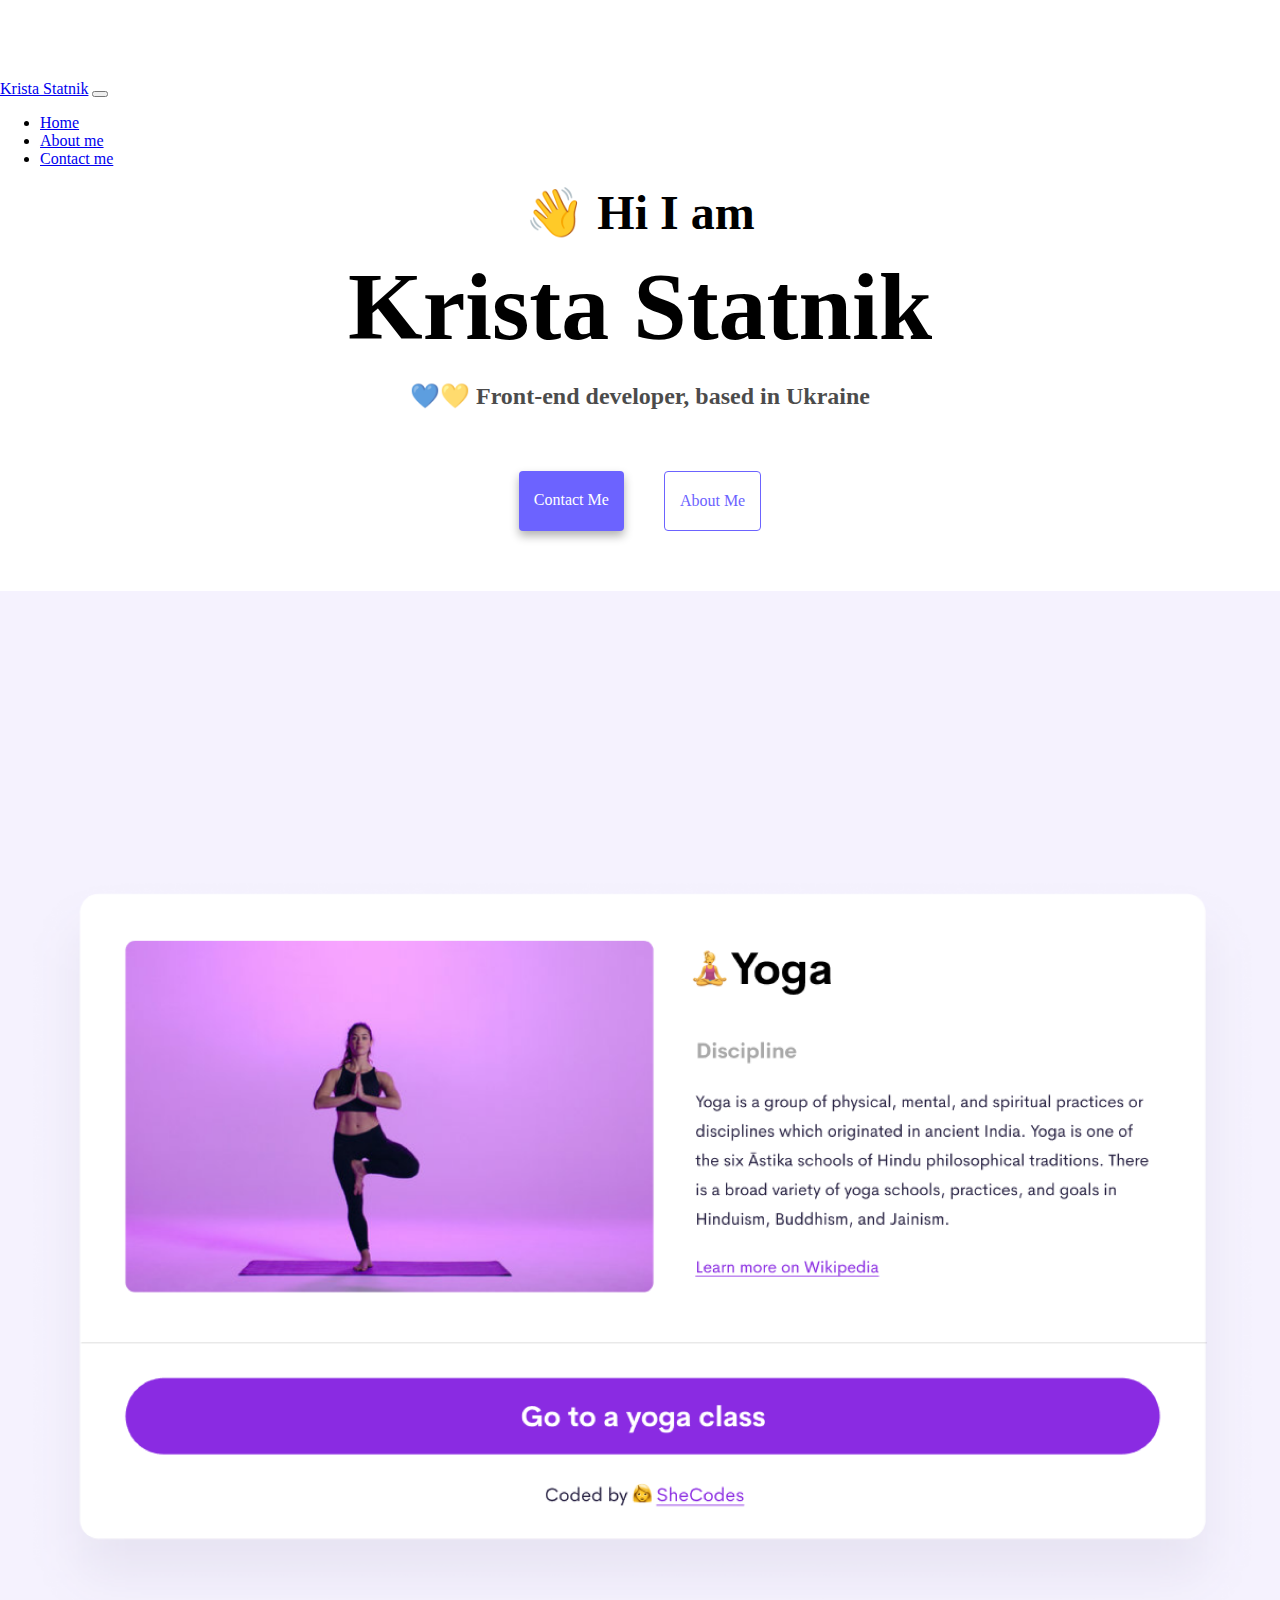
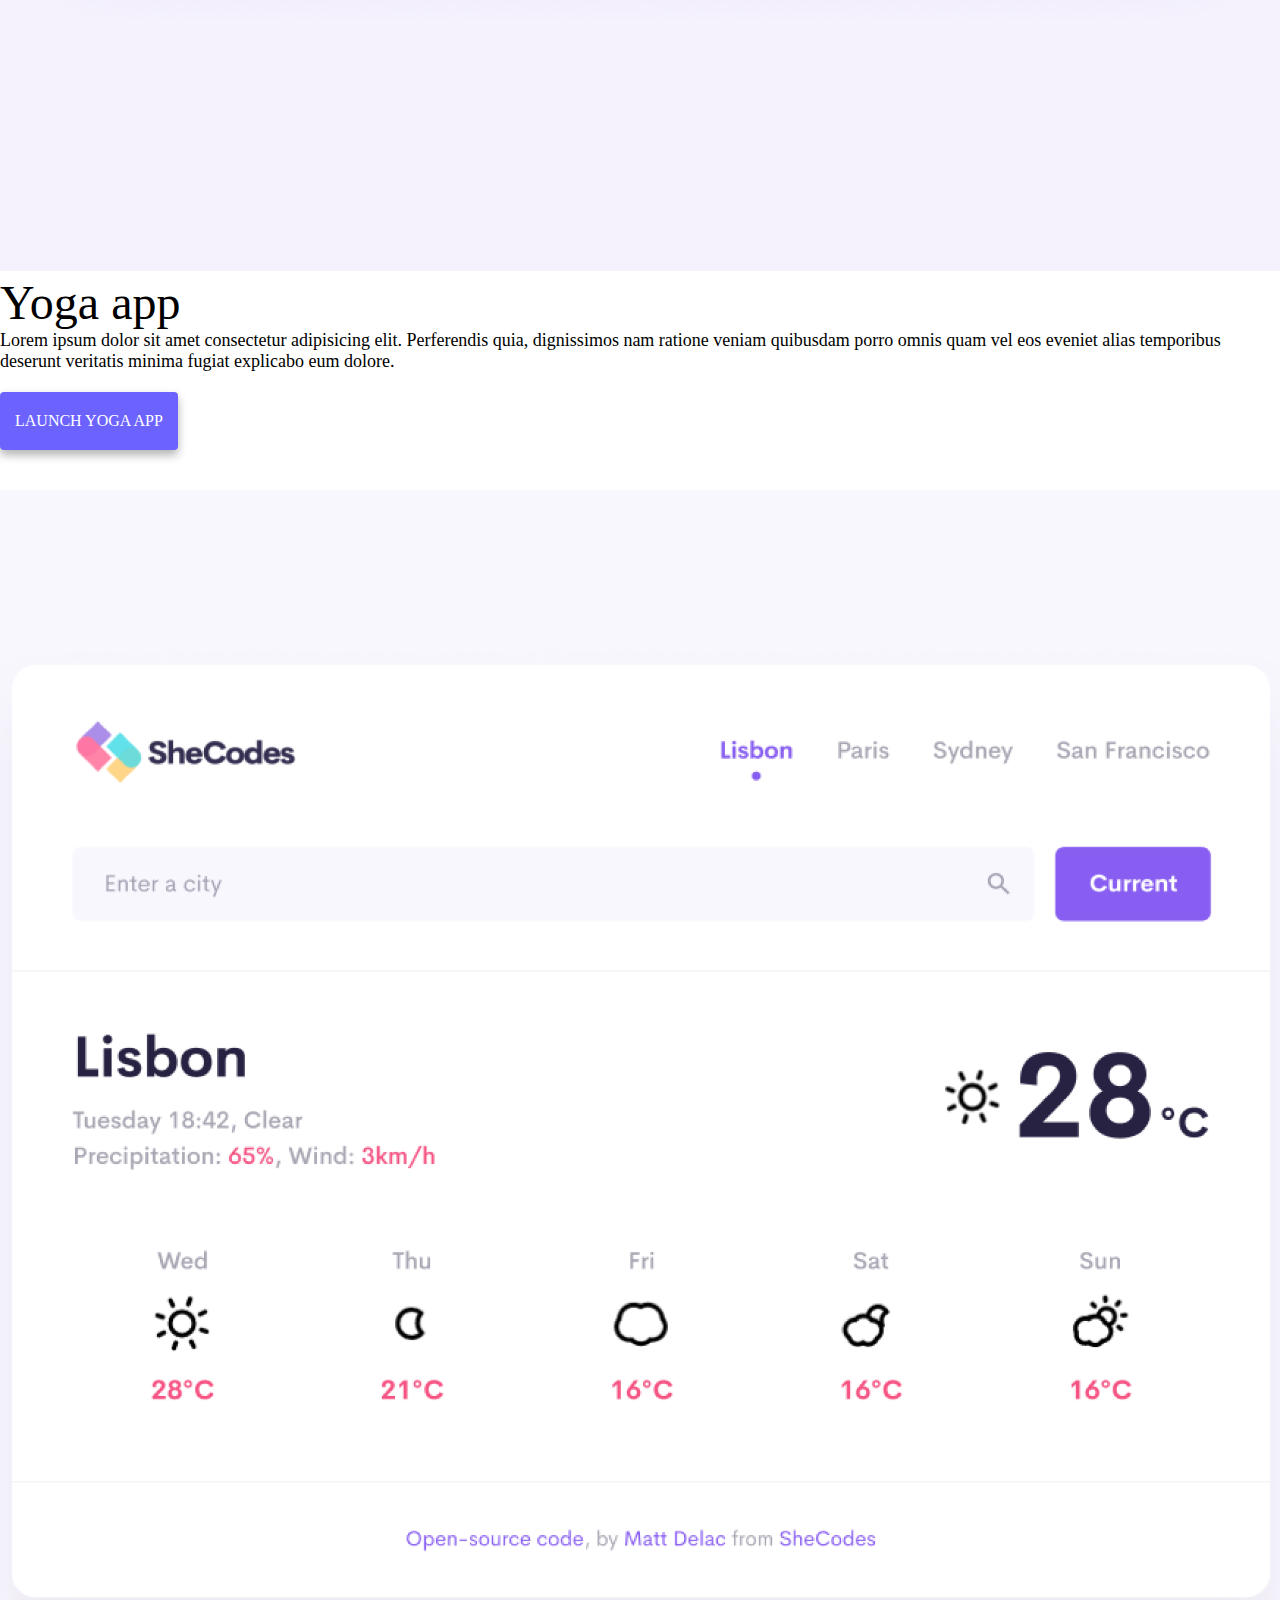
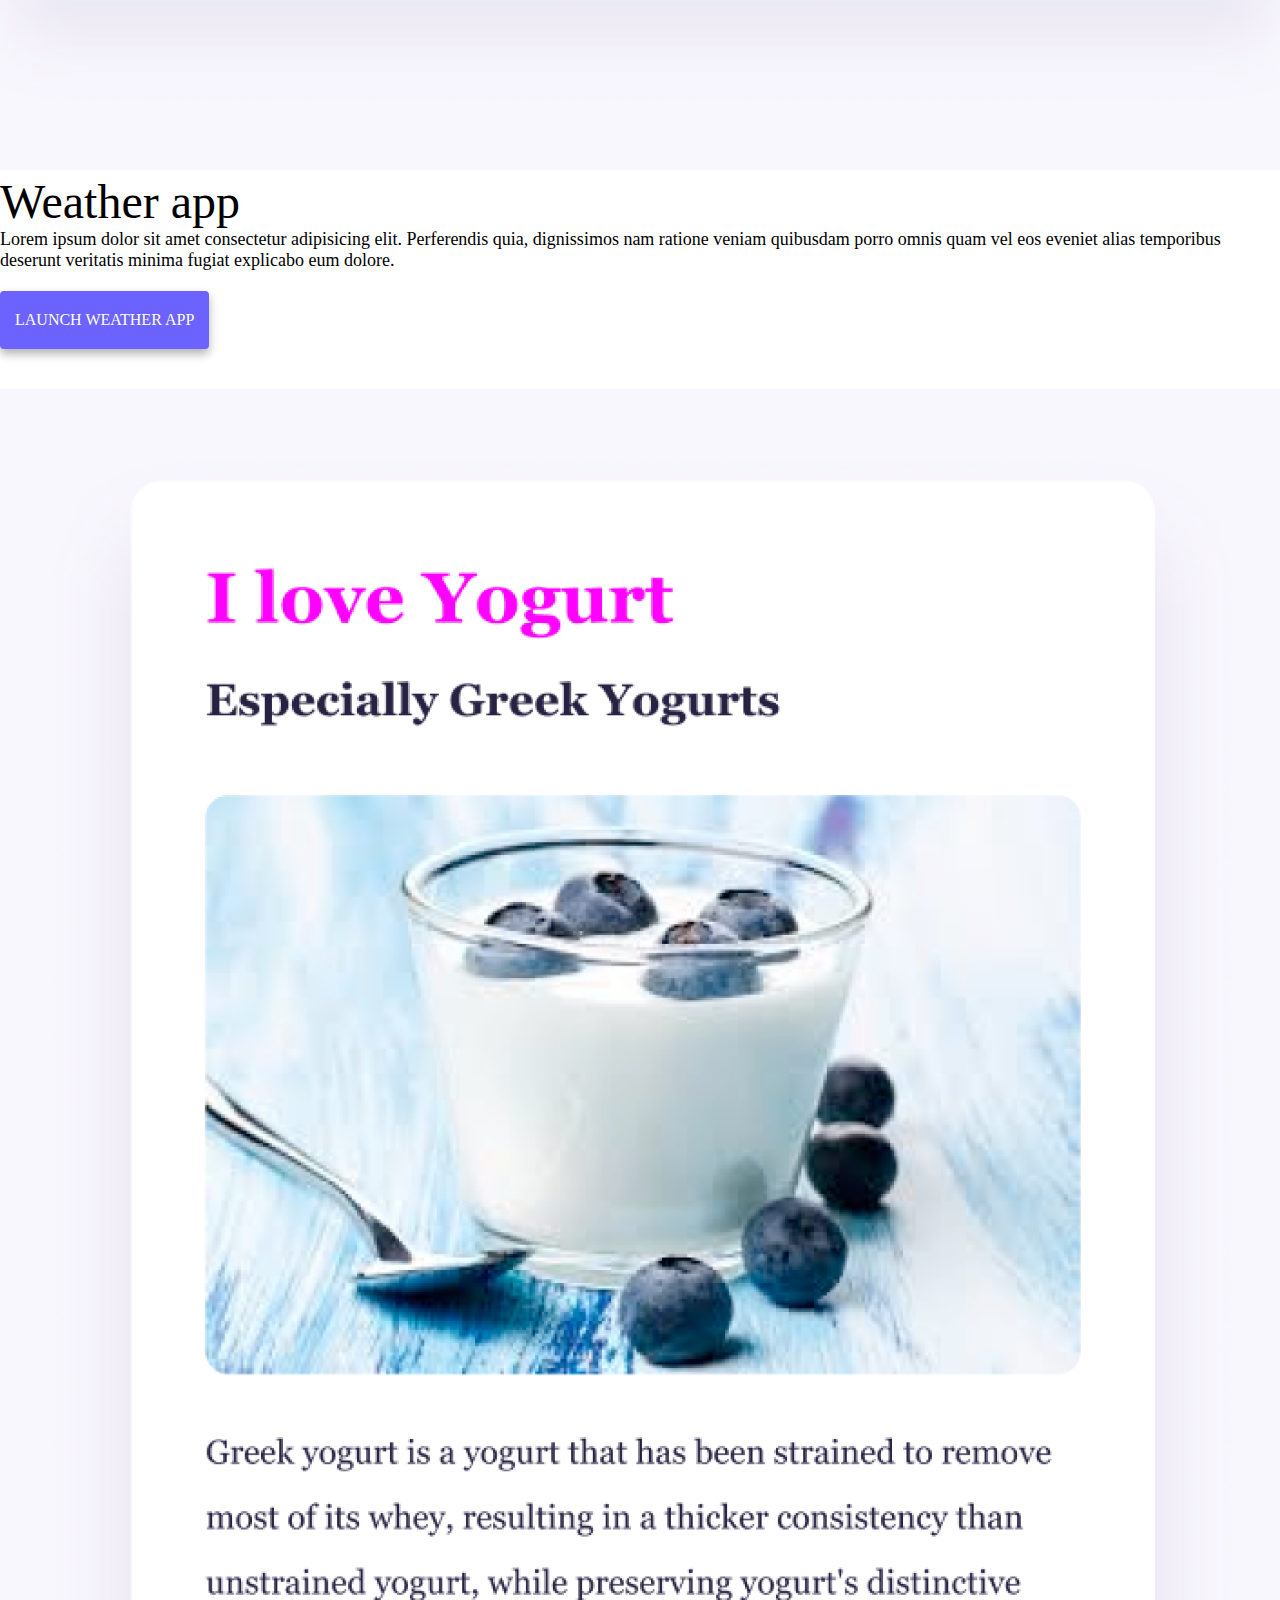
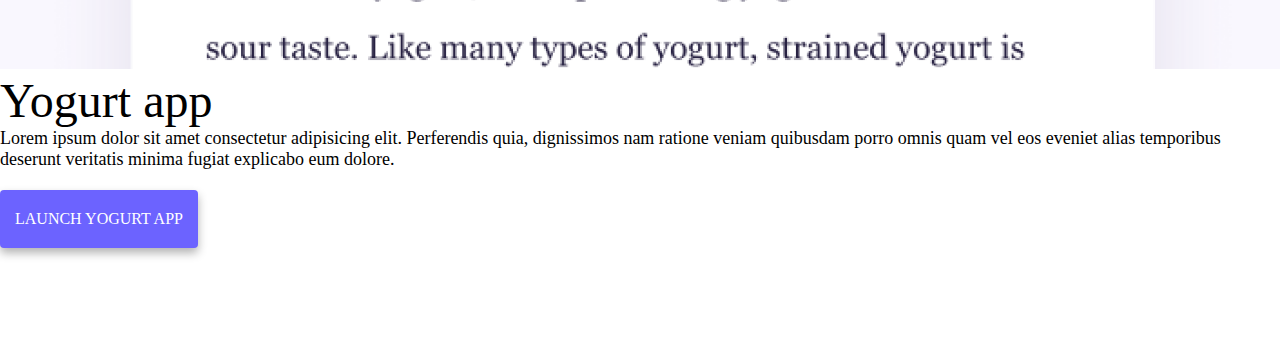
==== index.html @ 4032b3a6 "transfer of essential project" ====
<!DOCTYPE html>
<html lang="en">
  <head>
    <meta charset="UTF-8" />
    <meta http-equiv="X-UA-Compatible" content="IE=edge" />
    <meta name="viewport" content="width=device-width, initial-scale=1.0" />
    <title>Krista Statnik</title>
    <link
      href="https://cdn.jsdelivr.net/npm/bootstrap@5.2.0-beta1/dist/css/bootstrap.min.css"
      rel="stylesheet"
      integrity="sha384-0evHe/X+R7YkIZDRvuzKMRqM+OrBnVFBL6DOitfPri4tjfHxaWutUpFmBp4vmVor"
      crossorigin="anonymous"
    />
    <link href="src/styles.css" rel="stylesheet" type="text/css" />
  </head>
  <body>
    <nav class="navbar navbar-expand-lg fixed-top navbar-light bg-light">
      <div class="container-fluid">
        <a class="navbar-brand" href="index.html">Krista Statnik</a>
        <button
          class="navbar-toggler"
          type="button"
          data-toggle="collapse"
          data-target="#navbarNav"
          aria-controls="navbarNav"
          aria-expanded="false"
          aria-label="Toggle navigation"
        >
          <span class="navbar-toggler-icon"></span>
        </button>
        <div class="collapse navbar-collapse" id="navbarNav">
          <ul class="navbar-nav">
            <li class="nav-item active">
              <a class="nav-link" href="index.html">Home </a>
            </li>
            <li class="nav-item">
              <a class="nav-link" href="about.html">About me</a>
            </li>
            <li class="nav-item">
              <a class="nav-link" href="about.html#contact">Contact me</a>
            </li>
          </ul>
        </div>
      </div>
    </nav>

    <div>
      <h2>👋 Hi I am</h2>
      <h1>Krista Statnik</h1>
      <h3>💙💛 Front-end developer, based in Ukraine</h3>
      <div class="navigation-links">
        <a href="about.html#contact" class="contact-link">Contact me</a>
        <a href="about.html" class="about-link">About me</a>
      </div>
    </div>

    <div class="container">
      <div class="row">
        <div class="col-sm-6">
          <img
            src="images/yoga.png"
            alt="Yoga"
            class="img-fluid rounded shadow"
          />
        </div>
        <div class="col-sm-6">
          <div class="title mb-3">Yoga app</div>
          <div class="description">
            Lorem ipsum dolor sit amet consectetur adipisicing elit. Perferendis
            quia, dignissimos nam ratione veniam quibusdam porro omnis quam vel
            eos eveniet alias temporibus deserunt veritatis minima fugiat
            explicabo eum dolore.
          </div>
          <div class="project-links">
            <a href="#" class="yoga-link">Launch Yoga App</a>
          </div>
        </div>
      </div>
    </div>
    <div class="container">
      <div class="row">
        <div class="col-sm-6">
          <img
            src="images/weather.png"
            alt="Yoga"
            class="img-fluid rounded shadow weather-picture"
          />
        </div>
        <div class="col-sm-6">
          <div class="title mb-3">Weather app</div>
          <div class="description">
            Lorem ipsum dolor sit amet consectetur adipisicing elit. Perferendis
            quia, dignissimos nam ratione veniam quibusdam porro omnis quam vel
            eos eveniet alias temporibus deserunt veritatis minima fugiat
            explicabo eum dolore.
          </div>
          <div class="project-links">
            <a href="#" class="weather-link">Launch Weather App</a>
          </div>
        </div>
      </div>
    </div>

    <div class="container">
      <div class="row">
        <div class="col-sm-6">
          <img
            src="images/yogurt.png"
            alt="Yogurt"
            class="img-fluid rounded shadow"
          />
        </div>
        <div class="col-sm-6">
          <div class="title mb-3">Yogurt app</div>
          <div class="description">
            Lorem ipsum dolor sit amet consectetur adipisicing elit. Perferendis
            quia, dignissimos nam ratione veniam quibusdam porro omnis quam vel
            eos eveniet alias temporibus deserunt veritatis minima fugiat
            explicabo eum dolore.
          </div>
          <div class="project-links">
            <a href="#" class="yogurt-link">Launch Yogurt App</a>
          </div>
        </div>
      </div>
    </div>
    <script
      src="https://code.jquery.com/jquery-3.4.1.slim.min.js"
      integrity="sha384-J6qa4849blE2+poT4WnyKhv5vZF5SrPo0iEjwBvKU7imGFAV0wwj1yYfoRSJoZ+n"
      crossorigin="anonymous"
    ></script>
    <script
      src="https://cdn.jsdelivr.net/npm/popper.js@1.16.0/dist/umd/popper.min.js"
      integrity="sha384-Q6E9RHvbIyZFJoft+2mJbHaEWldlvI9IOYy5n3zV9zzTtmI3UksdQRVvoxMfooAo"
      crossorigin="anonymous"
    ></script>
    <script
      src="https://cdn.jsdelivr.net/npm/bootstrap@4.4.1/dist/js/bootstrap.min.js"
      integrity="sha384-wfSDF2E50Y2D1uUdj0O3uMBJnjuUD4Ih7YwaYd1iqfktj0Uod8GCExl3Og8ifwB6"
      crossorigin="anonymous"
    ></script>
  </body>
</html>
---- src/styles.css ----
:root {
  --primary-color: #6c63ff;
  --secondary-color: #f5f2fe;
  --box-shadow: 0 5px 10px rgba(0, 0, 0, 0.3);
}

body {
  margin: 80px auto;
}

h1,
h2,
h3 {
  text-align: center;
  margin: 0;
}

h1 {
  font-size: 96px;
  margin-top: 10px;
}

h2 {
  font-size: 48px;
}

h3 {
  font-size: 24px;
  opacity: 0.7;
  line-height: 1.2;
  margin-top: 20px;
}

p {
  padding: 20px;
  font-size: 18px;
  line-height: 1.5;
  text-align: center;
}

.navigation-links {
  display: flex;
  margin-top: 40px;
  justify-content: center;
  margin-bottom: 40px;
}

.navigation-links a {
  margin: 20px;
  border-radius: 4px;
  padding: 20px 15px;
  text-decoration: none;
  text-transform: capitalize;
}

.contact-link {
  background: var(--primary-color);
  box-shadow: var(--box-shadow);
  color: white;
}

.about-link {
  color: var(--primary-color);
  border: 1px solid var(--primary-color);
}

.homepage-link {
  color: var(--primary-color);
  text-align: center;
  display: block;
}

.about-paragraphs {
  display: flex;
  margin: 30px 0;
}

.about-paragraphs p {
  margin: 10px;
}

.email-link {
  display: flex;
  justify-content: center;
  color: var(--primary-color);
  font-size: 28px;
  text-decoration: none;
}

.email-link:hover {
  text-decoration: underline;
}
.navbar {
  margin-left: 0px;
}
.row {
  display: flex;
  flex-wrap: wrap;
}

.description {
  font-size: 18px;
}

.project-links {
  display: flex;
  margin-top: 0px;
  float: left;
  margin-left: -20px;
}

.project-links a {
  margin: 20px;
  border-radius: 4px;
  padding: 20px 15px;
  text-decoration: none;
  text-transform: uppercase;
}

.yoga-link {
  background: var(--primary-color);
  box-shadow: var(--box-shadow);
  color: white;
}
.title {
  font-size: 48px;
  text-decoration: solid;
}
.weather-link {
  background: var(--primary-color);
  box-shadow: var(--box-shadow);
  color: white;
}
.img-fluid {
  max-width: 100%;
  height: auto;
}
.yogurt-link {
  background: var(--primary-color);
  box-shadow: var(--box-shadow);
  color: white;
}
.container {
  margin-bottom: 20px;
  max-width: 100%;
}
.contact {
  margin-top: 20px;
}
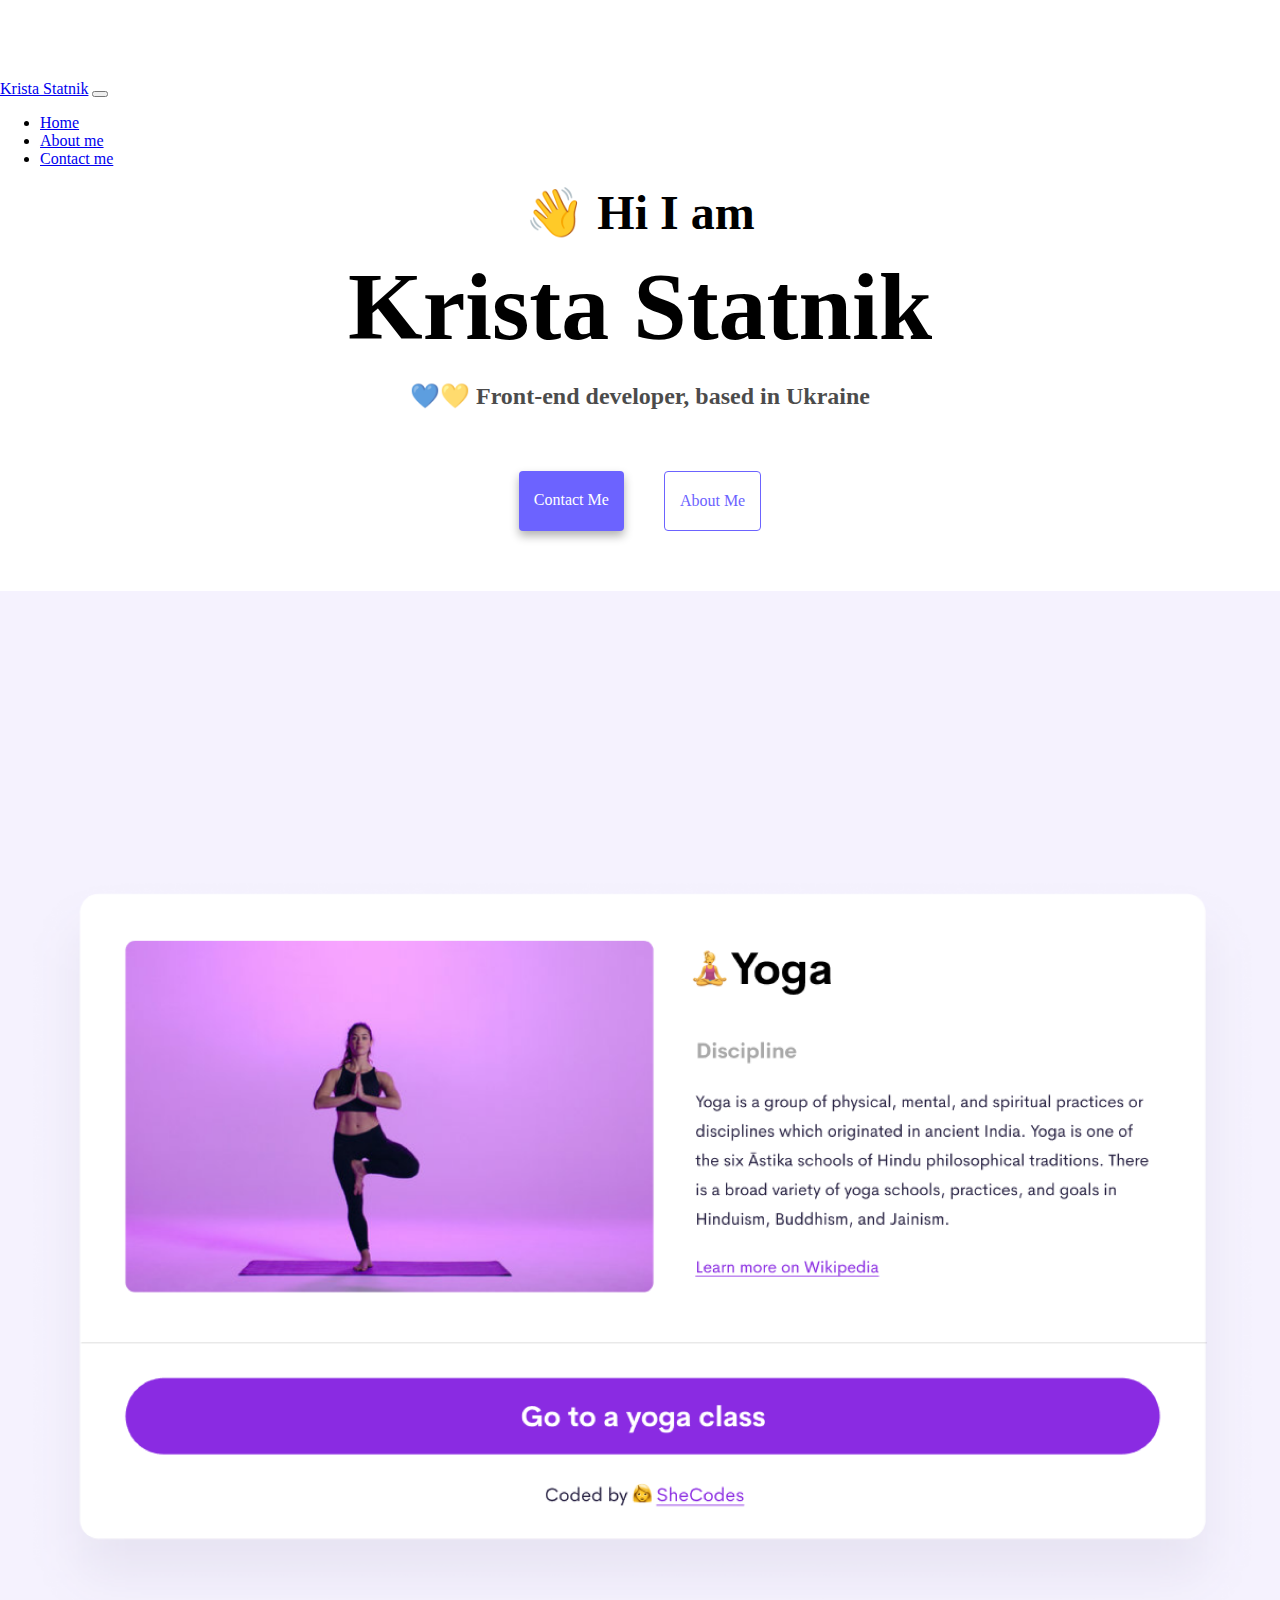
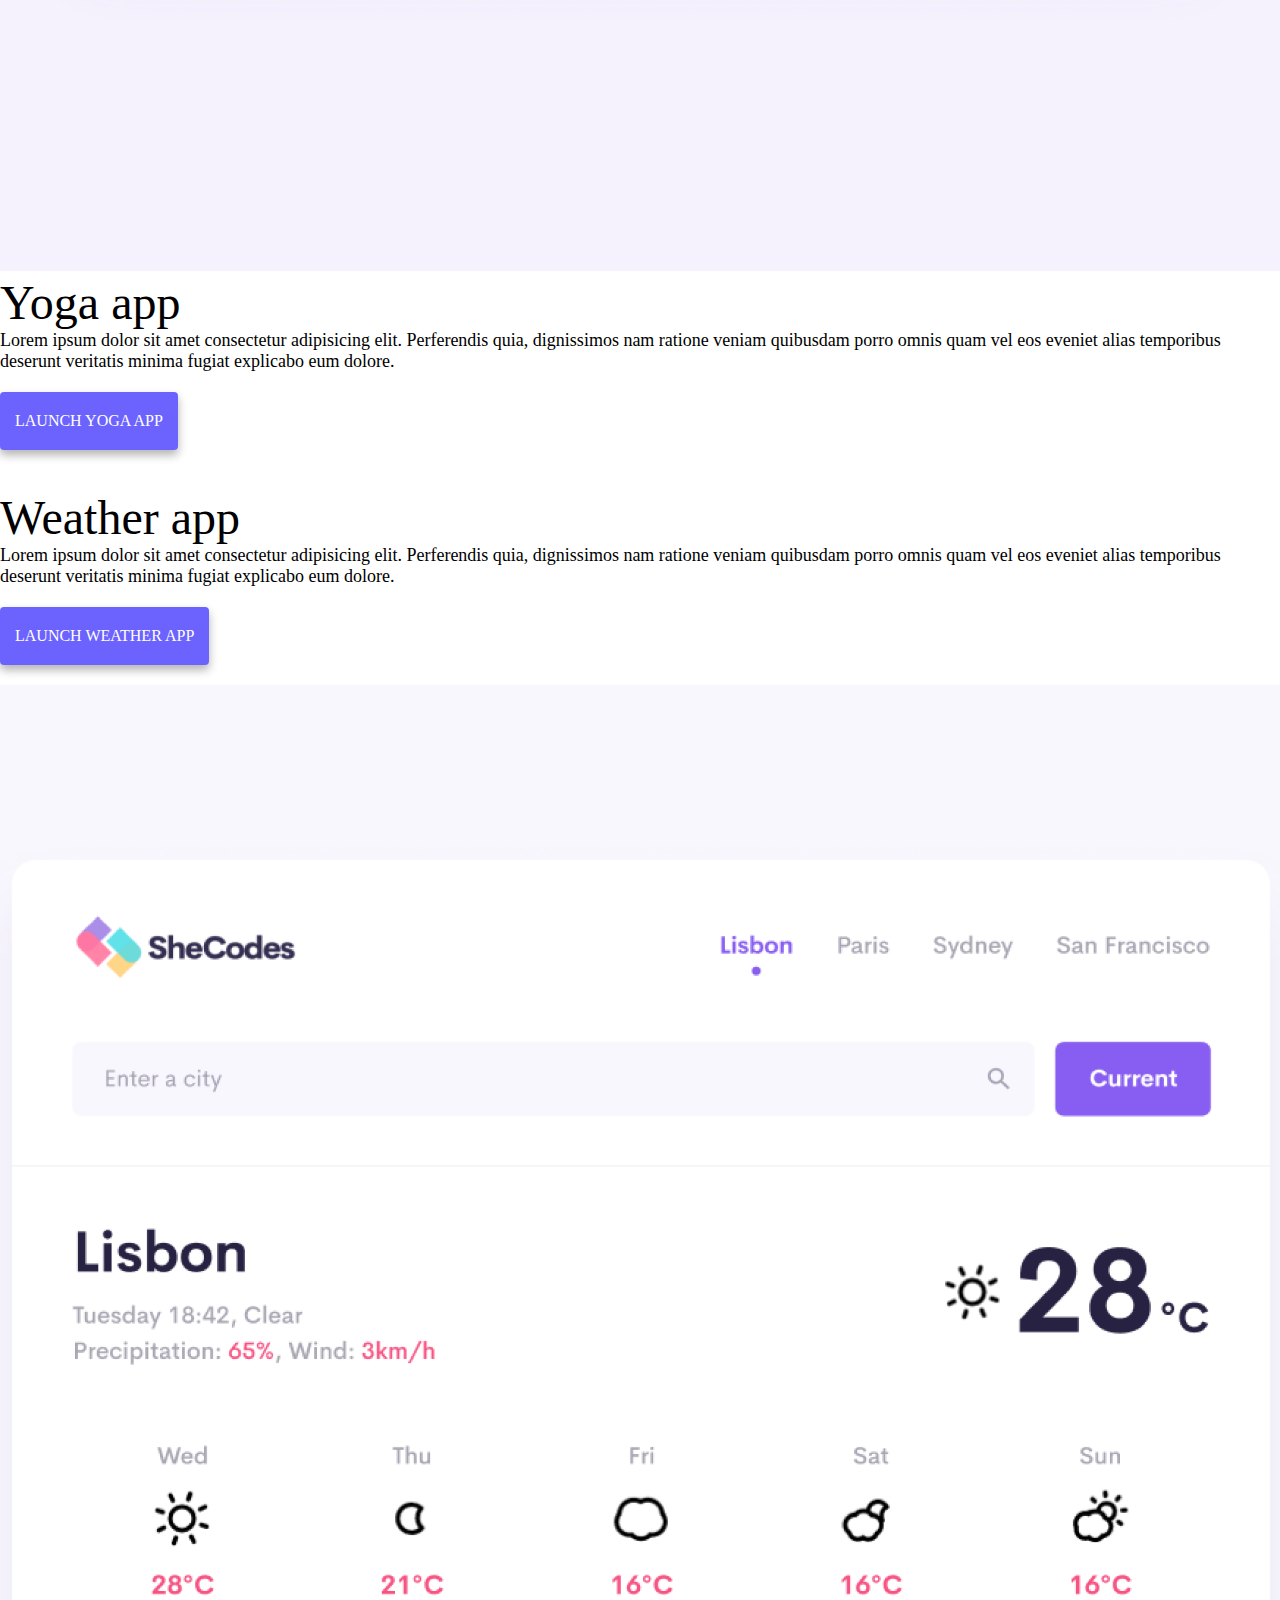
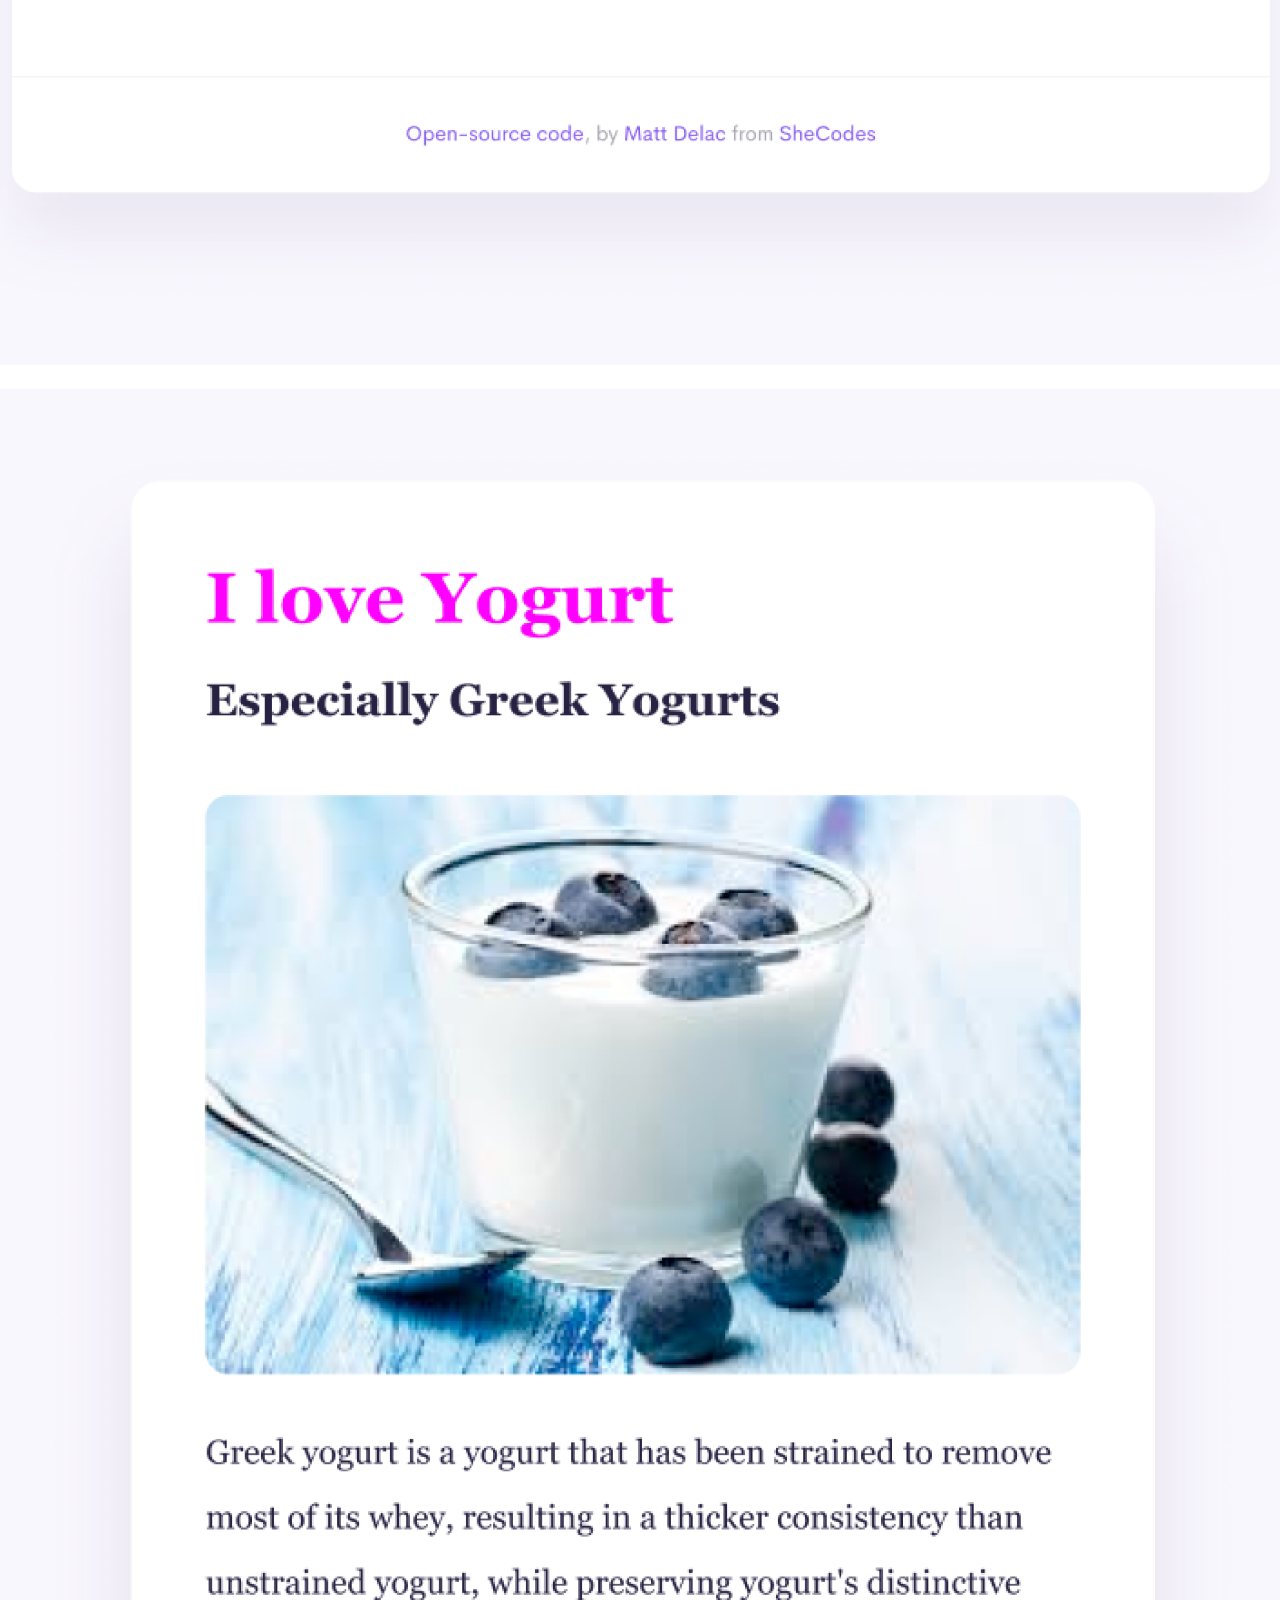
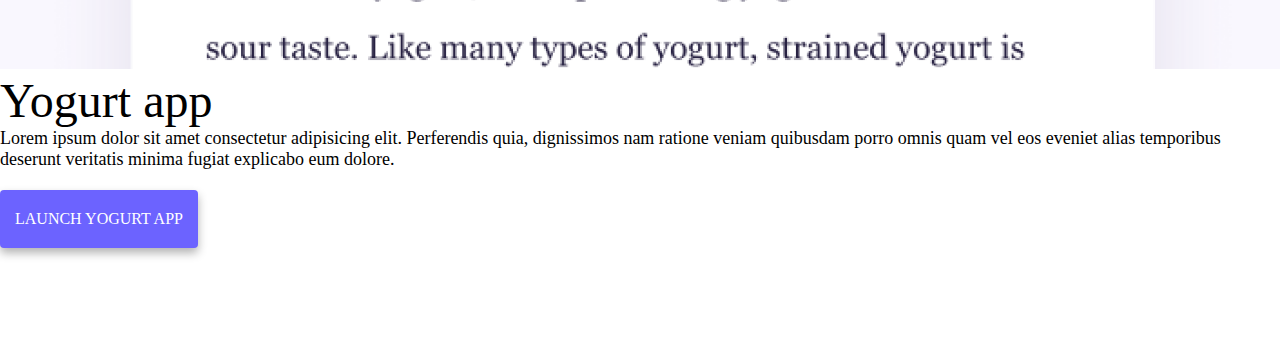
==== commit d90e71f3: "improvement html" ====
--- a/index.html
+++ b/index.html
@@ -80,13 +80,6 @@
     <div class="container">
       <div class="row">
         <div class="col-sm-6">
-          <img
-            src="images/weather.png"
-            alt="Yoga"
-            class="img-fluid rounded shadow weather-picture"
-          />
-        </div>
-        <div class="col-sm-6">
           <div class="title mb-3">Weather app</div>
           <div class="description">
             Lorem ipsum dolor sit amet consectetur adipisicing elit. Perferendis
@@ -97,6 +90,13 @@
           <div class="project-links">
             <a href="#" class="weather-link">Launch Weather App</a>
           </div>
+        </div>
+        <div class="col-sm-6">
+          <img
+            src="images/weather.png"
+            alt="Yoga"
+            class="img-fluid rounded shadow weather-picture"
+          />
         </div>
       </div>
     </div>
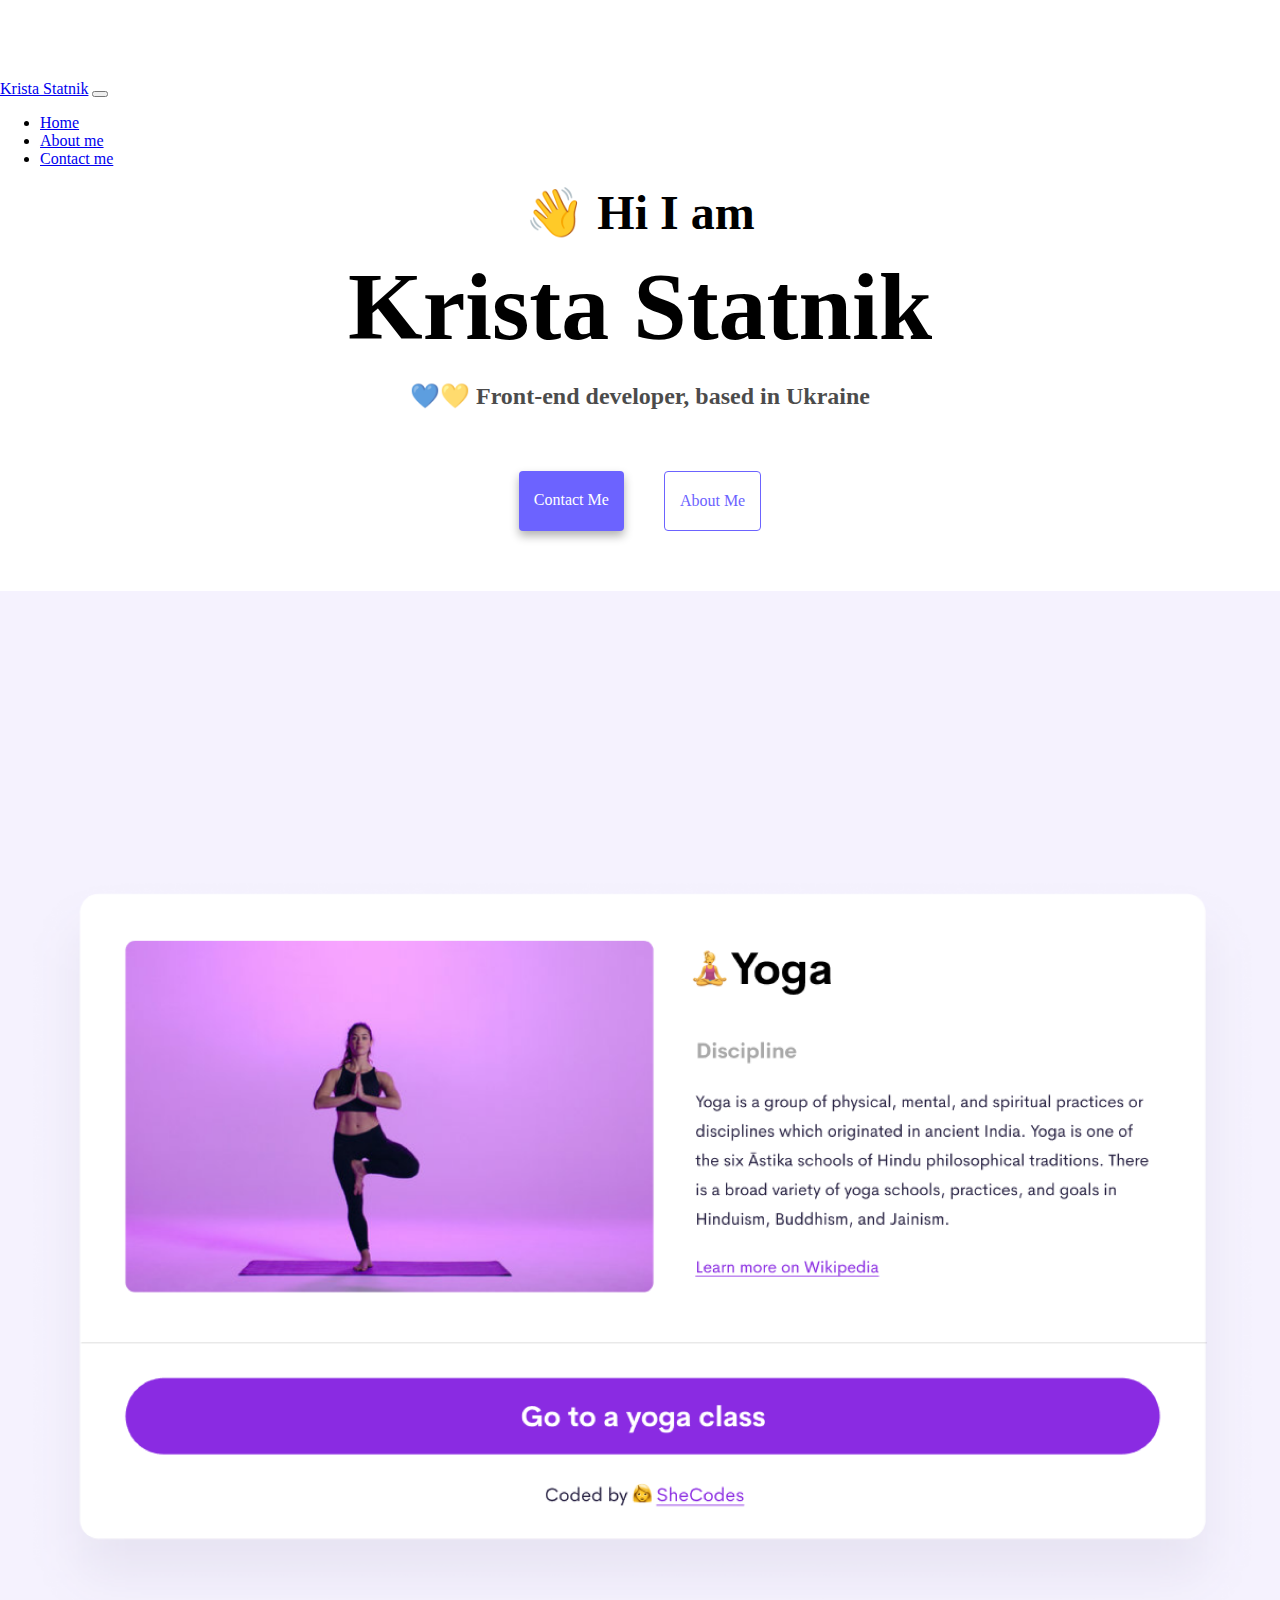
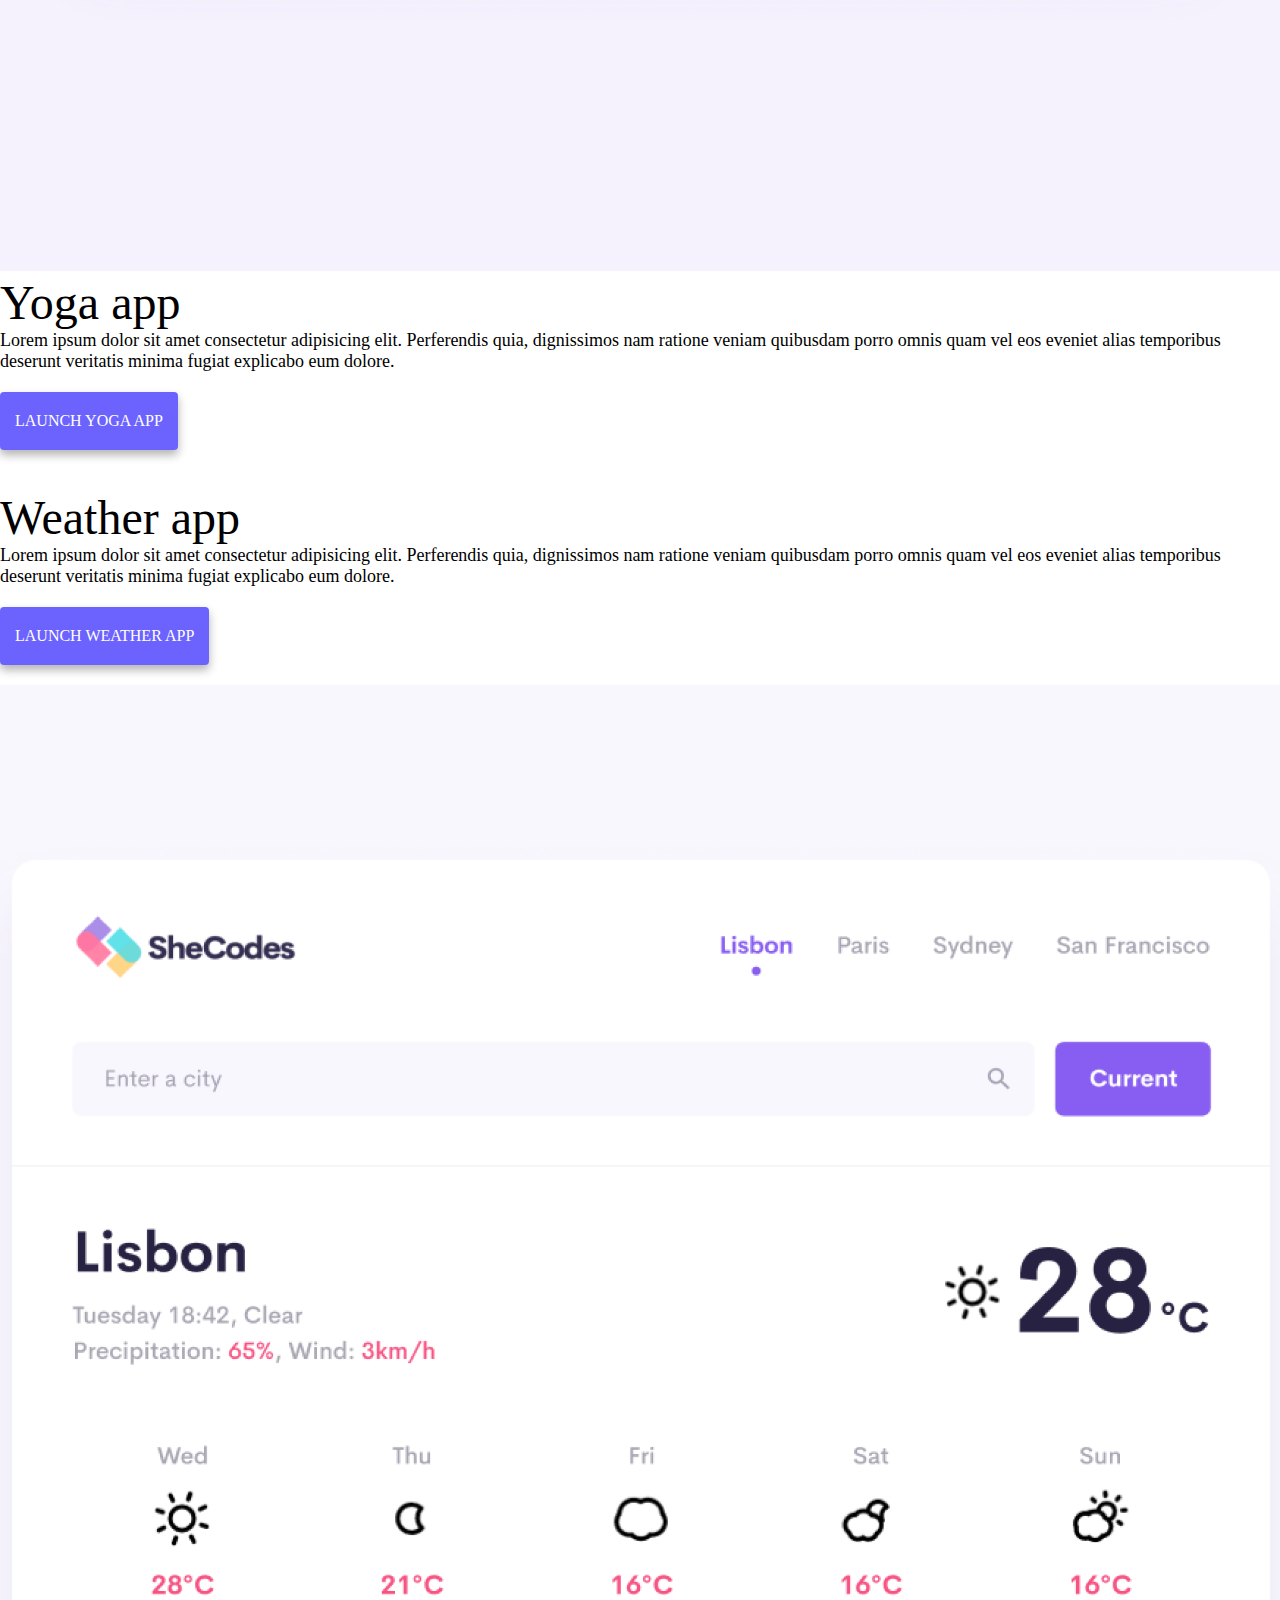
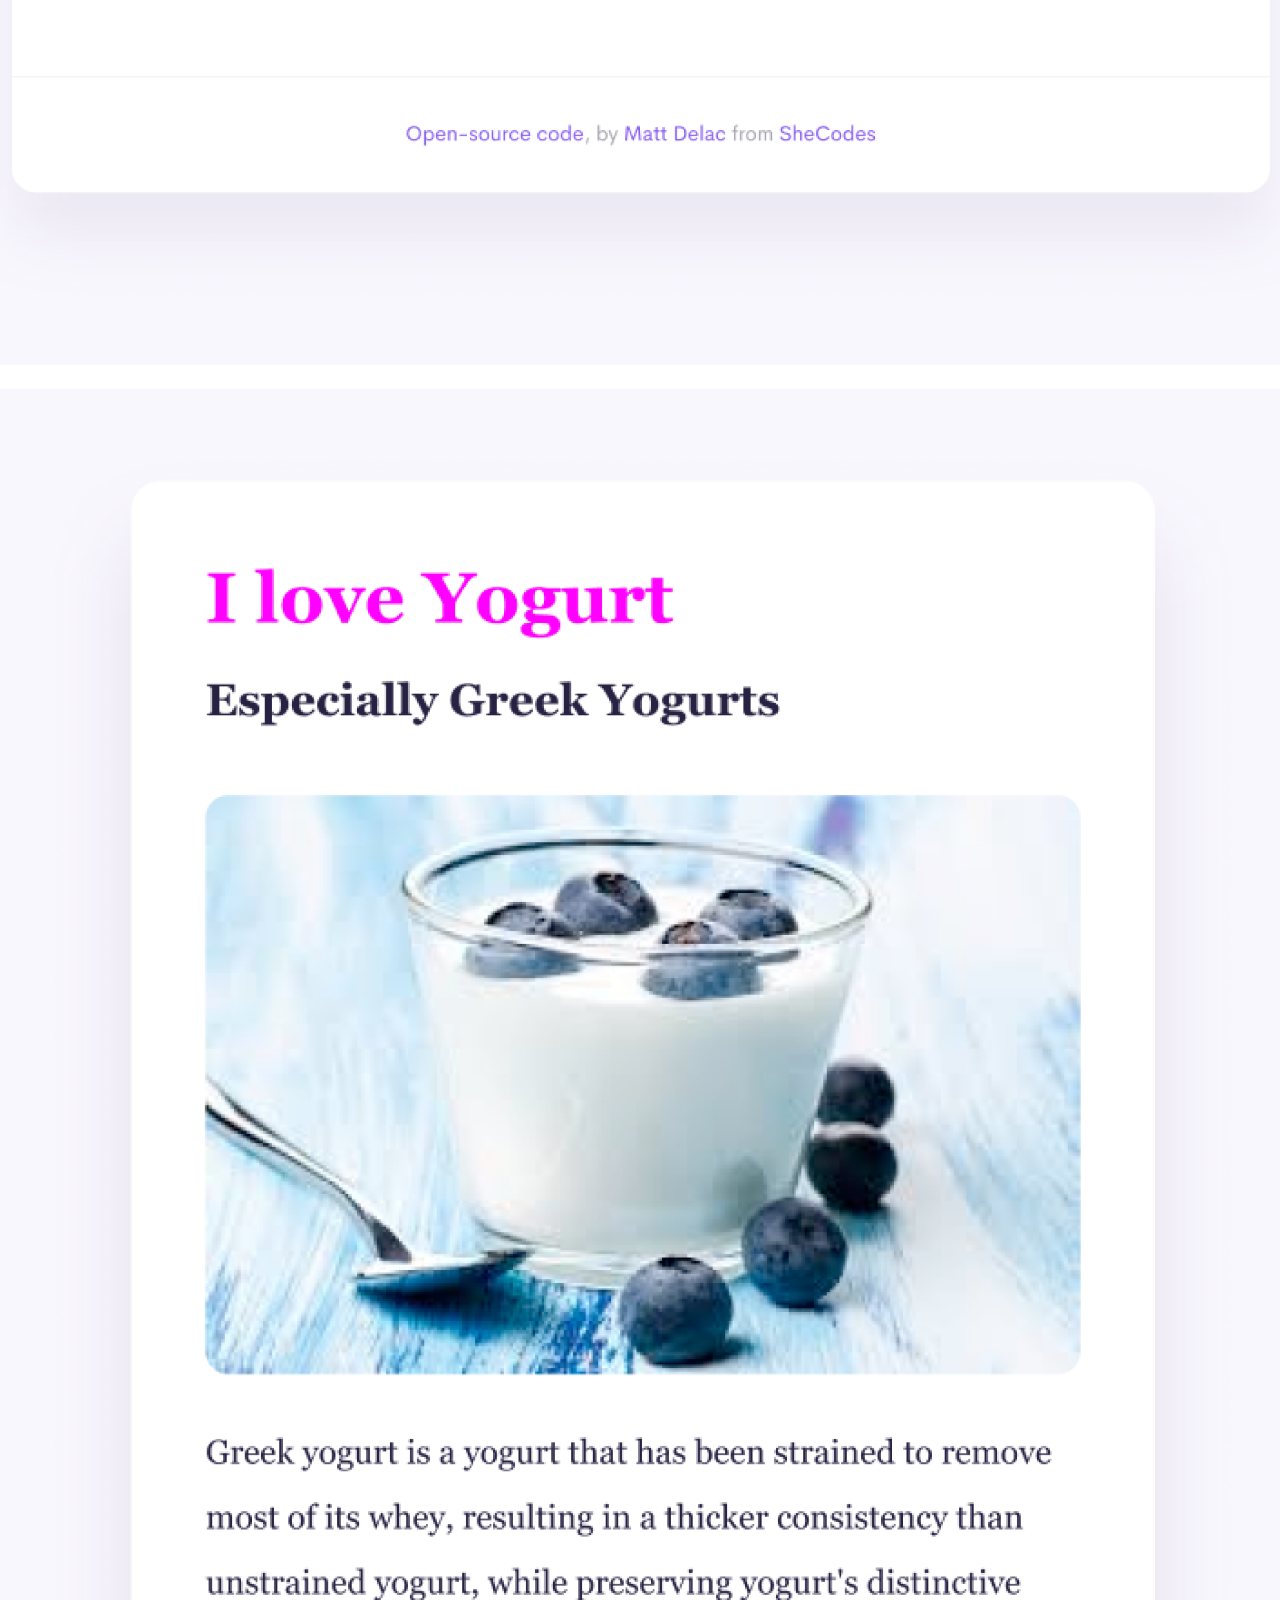
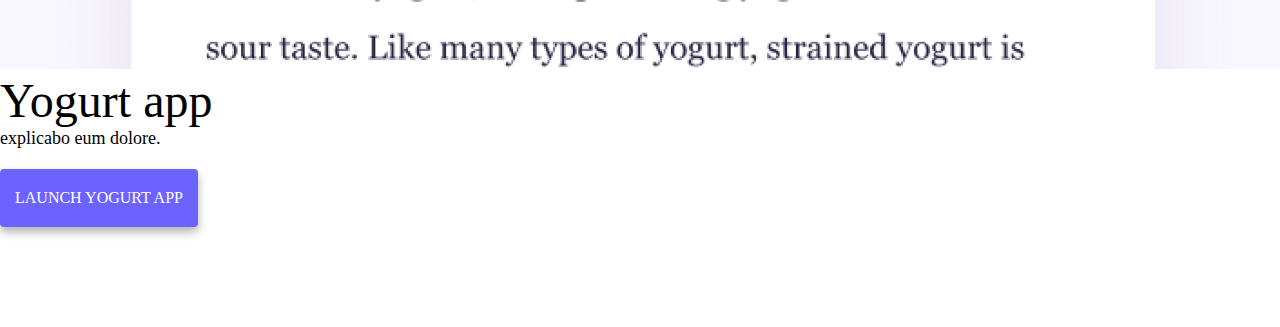
==== commit 986b7b2e: "Update index.html" ====
--- a/index.html
+++ b/index.html
@@ -4,7 +4,14 @@
     <meta charset="UTF-8" />
     <meta http-equiv="X-UA-Compatible" content="IE=edge" />
     <meta name="viewport" content="width=device-width, initial-scale=1.0" />
-    <title>Krista Statnik</title>
+    <meta
+      name="description"
+      content="Check out the website with projects that were created by Krista Statnik who is EU based front-end developer. Let your business have new dimention  "
+    />
+    <title>
+      EU based front-end developer will create amazing an dprofessional wesites
+      and apps for your business - Krista Statnik
+    </title>
     <link
       href="https://cdn.jsdelivr.net/npm/bootstrap@5.2.0-beta1/dist/css/bootstrap.min.css"
       rel="stylesheet"
@@ -31,13 +38,17 @@
         <div class="collapse navbar-collapse" id="navbarNav">
           <ul class="navbar-nav">
             <li class="nav-item active">
-              <a class="nav-link" href="index.html">Home </a>
+              <a class="nav-link" href="index.html" title="Home-page">Home </a>
             </li>
             <li class="nav-item">
-              <a class="nav-link" href="about.html">About me</a>
+              <a class="nav-link" href="about.html" title="About-page"
+                >About me</a
+              >
             </li>
             <li class="nav-item">
-              <a class="nav-link" href="about.html#contact">Contact me</a>
+              <a class="nav-link" href="about.html#contact" title="Contact-page"
+                >Contact me</a
+              >
             </li>
           </ul>
         </div>
@@ -56,14 +67,14 @@
 
     <div class="container">
       <div class="row">
-        <div class="col-sm-6">
+        <div class="col-sm-6 image-row">
           <img
             src="images/yoga.png"
             alt="Yoga"
-            class="img-fluid rounded shadow"
+            class="img-fluid rounded shadow image-main"
           />
         </div>
-        <div class="col-sm-6">
+        <div class="col-sm-6 text-row">
           <div class="title mb-3">Yoga app</div>
           <div class="description">
             Lorem ipsum dolor sit amet consectetur adipisicing elit. Perferendis
@@ -71,15 +82,17 @@
             eos eveniet alias temporibus deserunt veritatis minima fugiat
             explicabo eum dolore.
           </div>
-          <div class="project-links">
-            <a href="#" class="yoga-link">Launch Yoga App</a>
+          <div class="project-links link-main">
+            <a href="#" class="yoga-link link-main" title="Yoga-link"
+              >Launch Yoga App</a
+            >
           </div>
         </div>
       </div>
     </div>
     <div class="container">
       <div class="row">
-        <div class="col-sm-6">
+        <div class="col-sm-6 text-row">
           <div class="title mb-3">Weather app</div>
           <div class="description">
             Lorem ipsum dolor sit amet consectetur adipisicing elit. Perferendis
@@ -87,15 +100,17 @@
             eos eveniet alias temporibus deserunt veritatis minima fugiat
             explicabo eum dolore.
           </div>
-          <div class="project-links">
-            <a href="#" class="weather-link">Launch Weather App</a>
+          <div class="project-links link-main">
+            <a href="#" class="weather-link" title="Weather-link"
+              >Launch Weather App</a
+            >
           </div>
         </div>
-        <div class="col-sm-6">
+        <div class="col-sm-6 image-row">
           <img
             src="images/weather.png"
             alt="Yoga"
-            class="img-fluid rounded shadow weather-picture"
+            class="img-fluid rounded shadow weather-picture image-main"
           />
         </div>
       </div>
@@ -103,23 +118,20 @@
 
     <div class="container">
       <div class="row">
-        <div class="col-sm-6">
+        <div class="col-sm-6 image-row">
           <img
             src="images/yogurt.png"
             alt="Yogurt"
-            class="img-fluid rounded shadow"
+            class="img-fluid rounded shadow image-main"
           />
         </div>
-        <div class="col-sm-6">
+        <div class="col-sm-6 text-row">
           <div class="title mb-3">Yogurt app</div>
-          <div class="description">
-            Lorem ipsum dolor sit amet consectetur adipisicing elit. Perferendis
-            quia, dignissimos nam ratione veniam quibusdam porro omnis quam vel
-            eos eveniet alias temporibus deserunt veritatis minima fugiat
-            explicabo eum dolore.
-          </div>
-          <div class="project-links">
-            <a href="#" class="yogurt-link">Launch Yogurt App</a>
+          <div class="description">explicabo eum dolore.</div>
+          <div class="project-links link-main">
+            <a href="#" class="yogurt-link" title="Yogurt-link"
+              >Launch Yogurt App</a
+            >
           </div>
         </div>
       </div>
--- a/src/styles.css
+++ b/src/styles.css
@@ -147,3 +147,26 @@
 .contact {
   margin-top: 20px;
 }
+@media (max-width: 576px) {
+  h1 {
+    font-size: 68px;
+  }
+  h2 {
+    font-size: 28px;
+  }
+  h3 {
+    font-size: 14px;
+  }
+  .image-main {
+    display: none;
+  }
+  .image-row {
+    display: none;
+  }
+  .text-row {
+    text-align: center;
+  }
+  .link-main {
+    text-align: center;
+  }
+}
